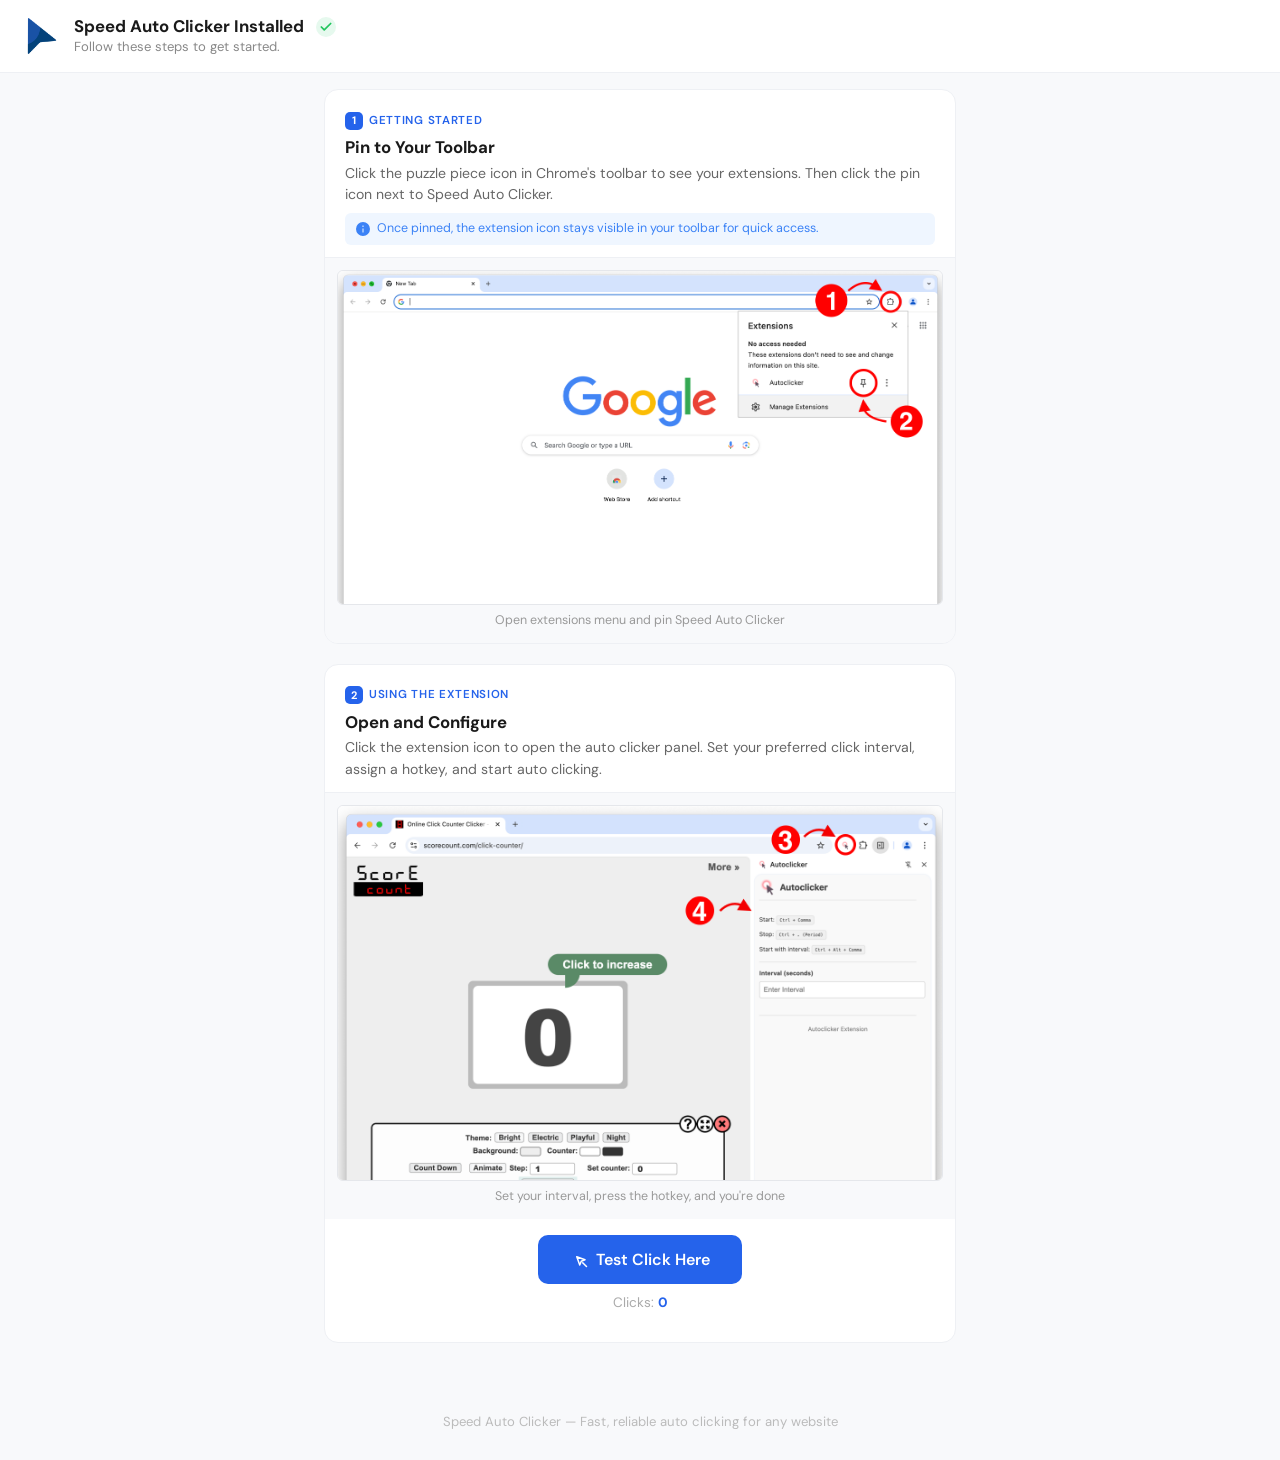
==== speed-auto-clicker/index.html @ 7dc8bc39 "Add initial files for Speed Auto Clicker including HTML, icons, and screenshots" ====
<!DOCTYPE html>
<html lang="en">
<head>
  <meta charset="UTF-8">
  <meta name="viewport" content="width=device-width, initial-scale=1.0">
  <title>Speed Auto Clicker - Successfully Installed</title>
  <link rel="icon" href="icon128.png" type="image/png">
  <link rel="preconnect" href="https://fonts.googleapis.com">
  <link rel="preconnect" href="https://fonts.gstatic.com" crossorigin>
  <link href="https://fonts.googleapis.com/css2?family=DM+Sans:wght@400;500;600;700&display=swap" rel="stylesheet">
  <style>
    *, *::before, *::after {
      box-sizing: border-box;
      margin: 0;
      padding: 0;
    }

    body {
      min-height: 100vh;
      background: #f8f9fb;
      color: #333;
      font-family: 'DM Sans', -apple-system, BlinkMacSystemFont, sans-serif;
      font-size: 16px;
      line-height: 1.6;
      -webkit-font-smoothing: antialiased;
    }

    /* Header + Hero combined */
    .hero {
      background: #fff;
      padding: 16px 24px;
      display: flex;
      align-items: center;
      gap: 14px;
      border-bottom: 1px solid #eef0f4;
    }

    .hero-icon {
      width: 36px;
      height: 36px;
      flex-shrink: 0;
    }

    .hero-icon img {
      width: 100%;
      height: 100%;
      object-fit: contain;
    }

    .hero-check {
      width: 20px;
      height: 20px;
      background: #e6f9ee;
      border-radius: 50%;
      display: inline-flex;
      align-items: center;
      justify-content: center;
      vertical-align: middle;
      margin-left: 6px;
    }

    .hero-check svg {
      color: #22c55e;
    }

    .hero-text h1 {
      font-size: 1.05rem;
      font-weight: 700;
      color: #1a1a1a;
      line-height: 1.3;
      display: flex;
      align-items: center;
      gap: 6px;
    }

    .hero-text p {
      font-size: 0.82rem;
      color: #888;
      line-height: 1.4;
    }

    /* Steps Container */
    .steps {
      max-width: 680px;
      margin: 16px auto 40px;
      padding: 0 24px;
      display: flex;
      flex-direction: column;
      gap: 20px;
    }

    /* Step */
    .step {
      background: #fff;
      border-radius: 14px;
      border: 1px solid #eef0f4;
      overflow: hidden;
      transition: box-shadow 0.2s ease;
    }

    .step:hover {
      box-shadow: 0 4px 16px rgba(0, 0, 0, 0.06);
    }

    .step-body {
      padding: 16px 20px 12px;
    }

    .step-label {
      display: inline-flex;
      align-items: center;
      gap: 6px;
      font-size: 0.72rem;
      font-weight: 600;
      text-transform: uppercase;
      letter-spacing: 0.06em;
      color: #2563eb;
      margin-bottom: 4px;
    }

    .step-label .dot {
      width: 18px;
      height: 18px;
      background: #2563eb;
      color: #fff;
      border-radius: 5px;
      display: inline-flex;
      align-items: center;
      justify-content: center;
      font-size: 0.68rem;
      font-weight: 700;
    }

    .step h2 {
      font-size: 1.05rem;
      font-weight: 700;
      color: #1a1a1a;
      margin-bottom: 2px;
    }

    .step-body > p {
      font-size: 0.88rem;
      color: #666;
      line-height: 1.5;
    }

    /* Screenshot */
    .step-screenshot {
      border-top: 1px solid #eef0f4;
      background: #f8f9fb;
      padding: 12px;
    }

    .step-screenshot img {
      width: 100%;
      height: auto;
      display: block;
      border-radius: 6px;
      border: 1px solid #e5e7eb;
    }

    .step-screenshot figcaption {
      text-align: center;
      margin-top: 6px;
      font-size: 0.78rem;
      color: #999;
    }

    /* Hint */
    .hint {
      display: flex;
      align-items: center;
      gap: 6px;
      margin-top: 8px;
      padding: 6px 10px;
      background: #eff6ff;
      border-radius: 6px;
      font-size: 0.78rem;
      color: #3b82f6;
    }

    .hint svg {
      flex-shrink: 0;
    }

    /* Try It */
    .try-section {
      text-align: center;
      padding: 16px 28px 28px;
    }

    .try-btn {
      display: inline-flex;
      align-items: center;
      gap: 8px;
      background: #2563eb;
      color: #fff;
      border: none;
      border-radius: 10px;
      padding: 14px 32px;
      font-size: 1rem;
      font-weight: 600;
      cursor: pointer;
      transition: background 0.2s ease, transform 0.15s ease;
      font-family: inherit;
    }

    .try-btn:hover {
      background: #1d4ed8;
      transform: translateY(-1px);
    }

    .try-btn:active {
      transform: translateY(0);
    }

    .try-counter {
      margin-top: 8px;
      font-size: 0.85rem;
      color: #aaa;
    }

    .try-counter span {
      color: #2563eb;
      font-weight: 700;
    }

    /* Footer */
    .footer {
      text-align: center;
      padding: 28px 24px;
      font-size: 0.82rem;
      color: #bbb;
    }

    /* Responsive */
    @media (max-width: 640px) {
      .hero {
        padding: 12px 16px;
      }

      .steps {
        padding: 0 12px;
        margin: 12px auto 32px;
      }

      .step-body {
        padding: 14px 16px 10px;
      }

      .step-screenshot {
        padding: 8px;
      }

      .try-section {
        padding: 10px 16px 18px;
      }
    }
  </style>
</head>
<body>

  <!-- Hero -->
  <section class="hero">
    <div class="hero-icon"><img src="icon128.png" alt="Speed Auto Clicker"></div>
    <div class="hero-text">
      <h1>Speed Auto Clicker Installed
        <div class="hero-check">
          <svg width="14" height="14" viewBox="0 0 24 24" fill="none" stroke="currentColor" stroke-width="3" stroke-linecap="round" stroke-linejoin="round"><polyline points="20 6 9 17 4 12"/></svg>
        </div>
      </h1>
      <p>Follow these steps to get started.</p>
    </div>
  </section>

  <!-- Steps -->
  <div class="steps">

    <!-- Step 1 -->
    <article class="step">
      <div class="step-body">
        <div class="step-label"><span class="dot">1</span> Getting Started</div>
        <h2>Pin to Your Toolbar</h2>
        <p>Click the puzzle piece icon in Chrome's toolbar to see your extensions. Then click the pin icon next to Speed Auto Clicker.</p>

        <div class="hint">
          <svg width="16" height="16" viewBox="0 0 16 16" fill="currentColor"><path d="M8 1a7 7 0 1 0 0 14A7 7 0 0 0 8 1zm.5 10.5h-1v-4h1v4zm0-5.5h-1V4.5h1V6z"/></svg>
          <span>Once pinned, the extension icon stays visible in your toolbar for quick access.</span>
        </div>
      </div>

      <figure class="step-screenshot">
        <img src="screenshot-pin.png" alt="How to pin the extension in Chrome">
        <figcaption>Open extensions menu and pin Speed Auto Clicker</figcaption>
      </figure>
    </article>

    <!-- Step 2 -->
    <article class="step">
      <div class="step-body">
        <div class="step-label"><span class="dot">2</span> Using the Extension</div>
        <h2>Open and Configure</h2>
        <p>Click the extension icon to open the auto clicker panel. Set your preferred click interval, assign a hotkey, and start auto clicking.</p>
      </div>

      <figure class="step-screenshot">
        <img src="screenshot-use.png" alt="How to use Speed Auto Clicker">
        <figcaption>Set your interval, press the hotkey, and you're done</figcaption>
      </figure>

      <div class="try-section">
        <button class="try-btn" id="clickCounter">
          <svg width="18" height="18" viewBox="0 0 24 24" fill="none" stroke="currentColor" stroke-width="2" stroke-linecap="round" stroke-linejoin="round">
            <path d="M15 15l-2 5L9 9l11 4-5 2z"/>
            <path d="M22 22l-5-5"/>
          </svg>
          Test Click Here
        </button>
        <div class="try-counter">Clicks: <span id="counterValue">0</span></div>
      </div>
    </article>

  </div>

  <!-- Footer -->
  <footer class="footer">
    Speed Auto Clicker &mdash; Fast, reliable auto clicking for any website
  </footer>

  <script>
    const btn = document.getElementById('clickCounter');
    const counter = document.getElementById('counterValue');
    let count = 0;
    btn.addEventListener('click', () => {
      count++;
      counter.textContent = count;
    });
  </script>
</body>
</html>
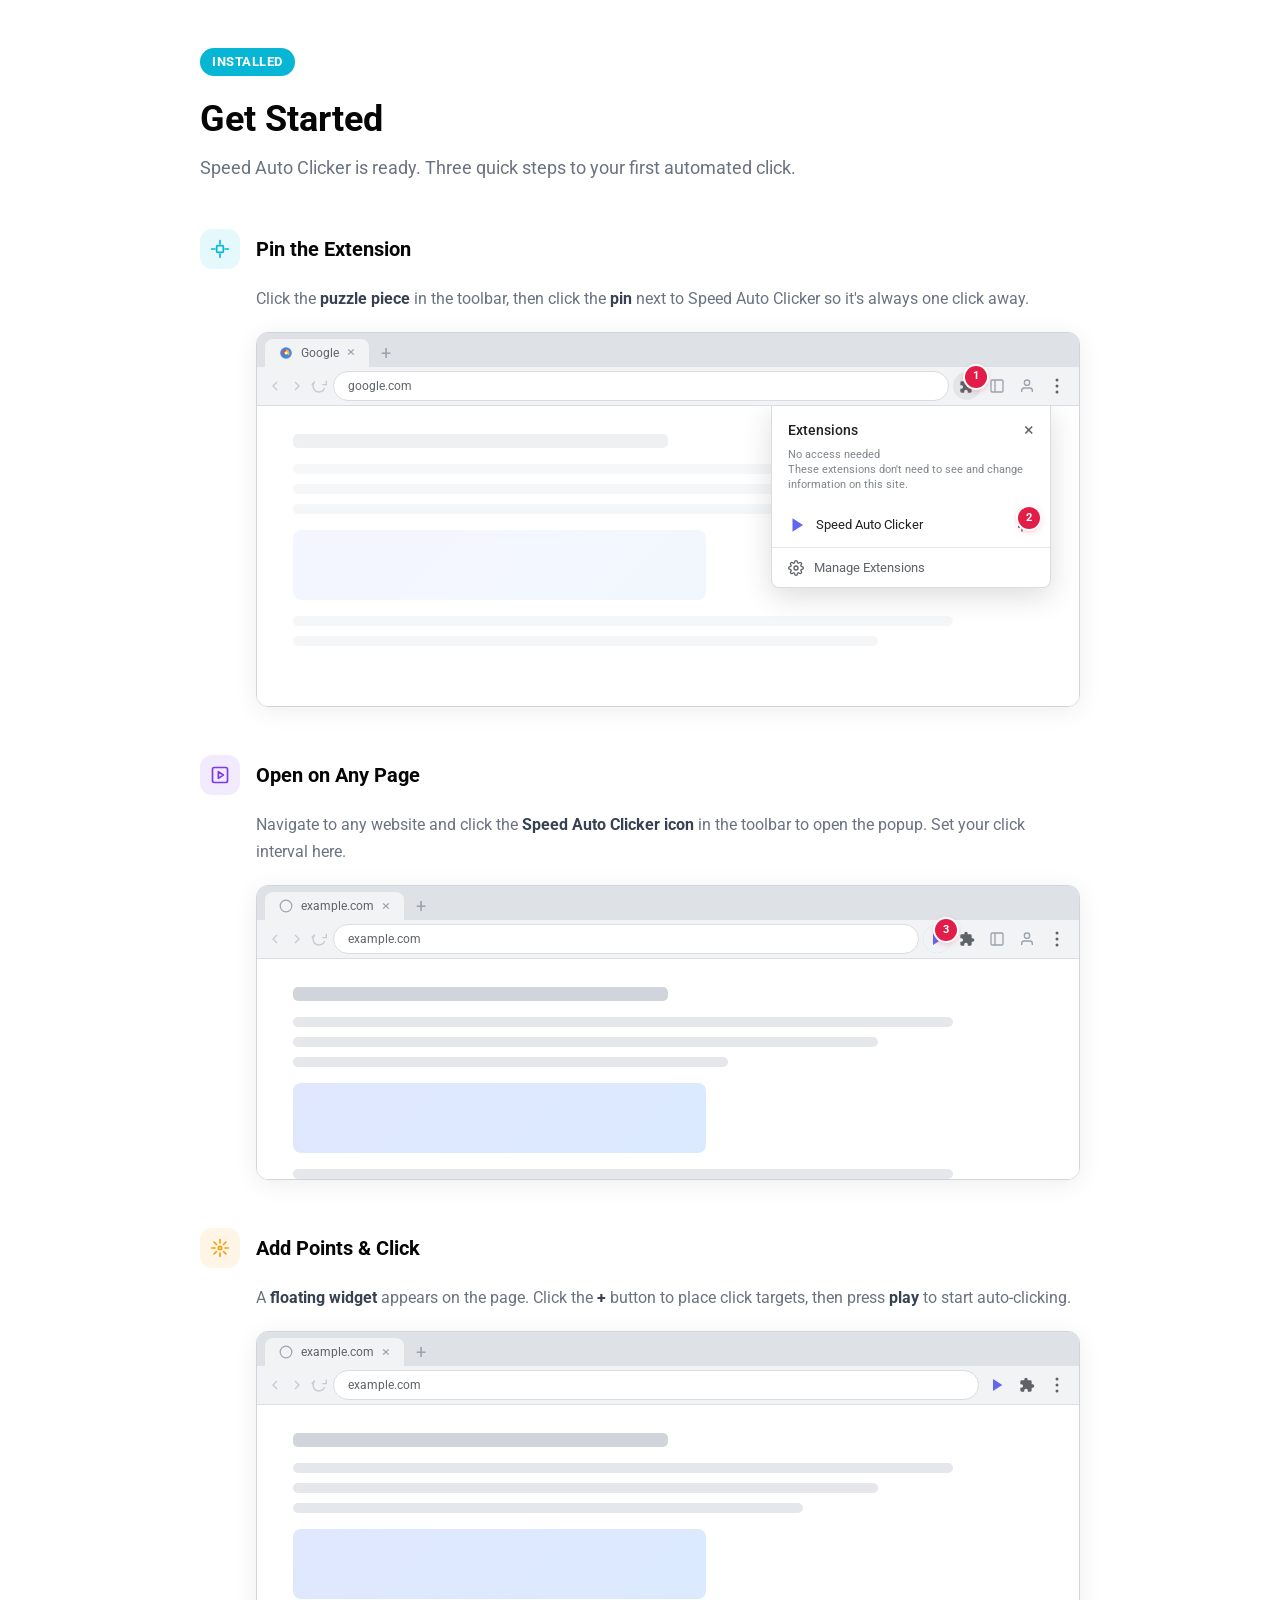
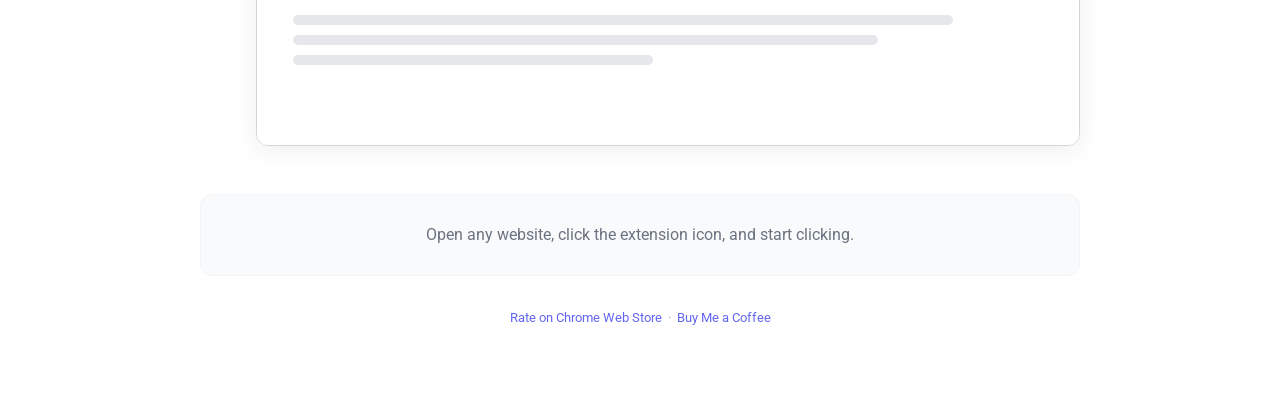
==== commit 25243fd1: "Refactor Speed Auto Clicker HTML files: update index.html for redirection to welcome page, add unins" ====
--- a/speed-auto-clicker/index.html
+++ b/speed-auto-clicker/index.html
@@ -2,339 +2,10 @@
 <html lang="en">
 <head>
   <meta charset="UTF-8">
-  <meta name="viewport" content="width=device-width, initial-scale=1.0">
-  <title>Speed Auto Clicker - Successfully Installed</title>
-  <link rel="icon" href="icon128.png" type="image/png">
-  <link rel="preconnect" href="https://fonts.googleapis.com">
-  <link rel="preconnect" href="https://fonts.gstatic.com" crossorigin>
-  <link href="https://fonts.googleapis.com/css2?family=DM+Sans:wght@400;500;600;700&display=swap" rel="stylesheet">
-  <style>
-    *, *::before, *::after {
-      box-sizing: border-box;
-      margin: 0;
-      padding: 0;
-    }
-
-    body {
-      min-height: 100vh;
-      background: #f8f9fb;
-      color: #333;
-      font-family: 'DM Sans', -apple-system, BlinkMacSystemFont, sans-serif;
-      font-size: 16px;
-      line-height: 1.6;
-      -webkit-font-smoothing: antialiased;
-    }
-
-    /* Header + Hero combined */
-    .hero {
-      background: #fff;
-      padding: 16px 24px;
-      display: flex;
-      align-items: center;
-      gap: 14px;
-      border-bottom: 1px solid #eef0f4;
-    }
-
-    .hero-icon {
-      width: 36px;
-      height: 36px;
-      flex-shrink: 0;
-    }
-
-    .hero-icon img {
-      width: 100%;
-      height: 100%;
-      object-fit: contain;
-    }
-
-    .hero-check {
-      width: 20px;
-      height: 20px;
-      background: #e6f9ee;
-      border-radius: 50%;
-      display: inline-flex;
-      align-items: center;
-      justify-content: center;
-      vertical-align: middle;
-      margin-left: 6px;
-    }
-
-    .hero-check svg {
-      color: #22c55e;
-    }
-
-    .hero-text h1 {
-      font-size: 1.05rem;
-      font-weight: 700;
-      color: #1a1a1a;
-      line-height: 1.3;
-      display: flex;
-      align-items: center;
-      gap: 6px;
-    }
-
-    .hero-text p {
-      font-size: 0.82rem;
-      color: #888;
-      line-height: 1.4;
-    }
-
-    /* Steps Container */
-    .steps {
-      max-width: 680px;
-      margin: 16px auto 40px;
-      padding: 0 24px;
-      display: flex;
-      flex-direction: column;
-      gap: 20px;
-    }
-
-    /* Step */
-    .step {
-      background: #fff;
-      border-radius: 14px;
-      border: 1px solid #eef0f4;
-      overflow: hidden;
-      transition: box-shadow 0.2s ease;
-    }
-
-    .step:hover {
-      box-shadow: 0 4px 16px rgba(0, 0, 0, 0.06);
-    }
-
-    .step-body {
-      padding: 16px 20px 12px;
-    }
-
-    .step-label {
-      display: inline-flex;
-      align-items: center;
-      gap: 6px;
-      font-size: 0.72rem;
-      font-weight: 600;
-      text-transform: uppercase;
-      letter-spacing: 0.06em;
-      color: #2563eb;
-      margin-bottom: 4px;
-    }
-
-    .step-label .dot {
-      width: 18px;
-      height: 18px;
-      background: #2563eb;
-      color: #fff;
-      border-radius: 5px;
-      display: inline-flex;
-      align-items: center;
-      justify-content: center;
-      font-size: 0.68rem;
-      font-weight: 700;
-    }
-
-    .step h2 {
-      font-size: 1.05rem;
-      font-weight: 700;
-      color: #1a1a1a;
-      margin-bottom: 2px;
-    }
-
-    .step-body > p {
-      font-size: 0.88rem;
-      color: #666;
-      line-height: 1.5;
-    }
-
-    /* Screenshot */
-    .step-screenshot {
-      border-top: 1px solid #eef0f4;
-      background: #f8f9fb;
-      padding: 12px;
-    }
-
-    .step-screenshot img {
-      width: 100%;
-      height: auto;
-      display: block;
-      border-radius: 6px;
-      border: 1px solid #e5e7eb;
-    }
-
-    .step-screenshot figcaption {
-      text-align: center;
-      margin-top: 6px;
-      font-size: 0.78rem;
-      color: #999;
-    }
-
-    /* Hint */
-    .hint {
-      display: flex;
-      align-items: center;
-      gap: 6px;
-      margin-top: 8px;
-      padding: 6px 10px;
-      background: #eff6ff;
-      border-radius: 6px;
-      font-size: 0.78rem;
-      color: #3b82f6;
-    }
-
-    .hint svg {
-      flex-shrink: 0;
-    }
-
-    /* Try It */
-    .try-section {
-      text-align: center;
-      padding: 16px 28px 28px;
-    }
-
-    .try-btn {
-      display: inline-flex;
-      align-items: center;
-      gap: 8px;
-      background: #2563eb;
-      color: #fff;
-      border: none;
-      border-radius: 10px;
-      padding: 14px 32px;
-      font-size: 1rem;
-      font-weight: 600;
-      cursor: pointer;
-      transition: background 0.2s ease, transform 0.15s ease;
-      font-family: inherit;
-    }
-
-    .try-btn:hover {
-      background: #1d4ed8;
-      transform: translateY(-1px);
-    }
-
-    .try-btn:active {
-      transform: translateY(0);
-    }
-
-    .try-counter {
-      margin-top: 8px;
-      font-size: 0.85rem;
-      color: #aaa;
-    }
-
-    .try-counter span {
-      color: #2563eb;
-      font-weight: 700;
-    }
-
-    /* Footer */
-    .footer {
-      text-align: center;
-      padding: 28px 24px;
-      font-size: 0.82rem;
-      color: #bbb;
-    }
-
-    /* Responsive */
-    @media (max-width: 640px) {
-      .hero {
-        padding: 12px 16px;
-      }
-
-      .steps {
-        padding: 0 12px;
-        margin: 12px auto 32px;
-      }
-
-      .step-body {
-        padding: 14px 16px 10px;
-      }
-
-      .step-screenshot {
-        padding: 8px;
-      }
-
-      .try-section {
-        padding: 10px 16px 18px;
-      }
-    }
-  </style>
+  <meta http-equiv="refresh" content="0;url=welcome.html">
+  <title>Redirecting...</title>
 </head>
 <body>
-
-  <!-- Hero -->
-  <section class="hero">
-    <div class="hero-icon"><img src="icon128.png" alt="Speed Auto Clicker"></div>
-    <div class="hero-text">
-      <h1>Speed Auto Clicker Installed
-        <div class="hero-check">
-          <svg width="14" height="14" viewBox="0 0 24 24" fill="none" stroke="currentColor" stroke-width="3" stroke-linecap="round" stroke-linejoin="round"><polyline points="20 6 9 17 4 12"/></svg>
-        </div>
-      </h1>
-      <p>Follow these steps to get started.</p>
-    </div>
-  </section>
-
-  <!-- Steps -->
-  <div class="steps">
-
-    <!-- Step 1 -->
-    <article class="step">
-      <div class="step-body">
-        <div class="step-label"><span class="dot">1</span> Getting Started</div>
-        <h2>Pin to Your Toolbar</h2>
-        <p>Click the puzzle piece icon in Chrome's toolbar to see your extensions. Then click the pin icon next to Speed Auto Clicker.</p>
-
-        <div class="hint">
-          <svg width="16" height="16" viewBox="0 0 16 16" fill="currentColor"><path d="M8 1a7 7 0 1 0 0 14A7 7 0 0 0 8 1zm.5 10.5h-1v-4h1v4zm0-5.5h-1V4.5h1V6z"/></svg>
-          <span>Once pinned, the extension icon stays visible in your toolbar for quick access.</span>
-        </div>
-      </div>
-
-      <figure class="step-screenshot">
-        <img src="screenshot-pin.png" alt="How to pin the extension in Chrome">
-        <figcaption>Open extensions menu and pin Speed Auto Clicker</figcaption>
-      </figure>
-    </article>
-
-    <!-- Step 2 -->
-    <article class="step">
-      <div class="step-body">
-        <div class="step-label"><span class="dot">2</span> Using the Extension</div>
-        <h2>Open and Configure</h2>
-        <p>Click the extension icon to open the auto clicker panel. Set your preferred click interval, assign a hotkey, and start auto clicking.</p>
-      </div>
-
-      <figure class="step-screenshot">
-        <img src="screenshot-use.png" alt="How to use Speed Auto Clicker">
-        <figcaption>Set your interval, press the hotkey, and you're done</figcaption>
-      </figure>
-
-      <div class="try-section">
-        <button class="try-btn" id="clickCounter">
-          <svg width="18" height="18" viewBox="0 0 24 24" fill="none" stroke="currentColor" stroke-width="2" stroke-linecap="round" stroke-linejoin="round">
-            <path d="M15 15l-2 5L9 9l11 4-5 2z"/>
-            <path d="M22 22l-5-5"/>
-          </svg>
-          Test Click Here
-        </button>
-        <div class="try-counter">Clicks: <span id="counterValue">0</span></div>
-      </div>
-    </article>
-
-  </div>
-
-  <!-- Footer -->
-  <footer class="footer">
-    Speed Auto Clicker &mdash; Fast, reliable auto clicking for any website
-  </footer>
-
-  <script>
-    const btn = document.getElementById('clickCounter');
-    const counter = document.getElementById('counterValue');
-    let count = 0;
-    btn.addEventListener('click', () => {
-      count++;
-      counter.textContent = count;
-    });
-  </script>
+  <p>Redirecting to <a href="welcome.html">welcome page</a>...</p>
 </body>
 </html>
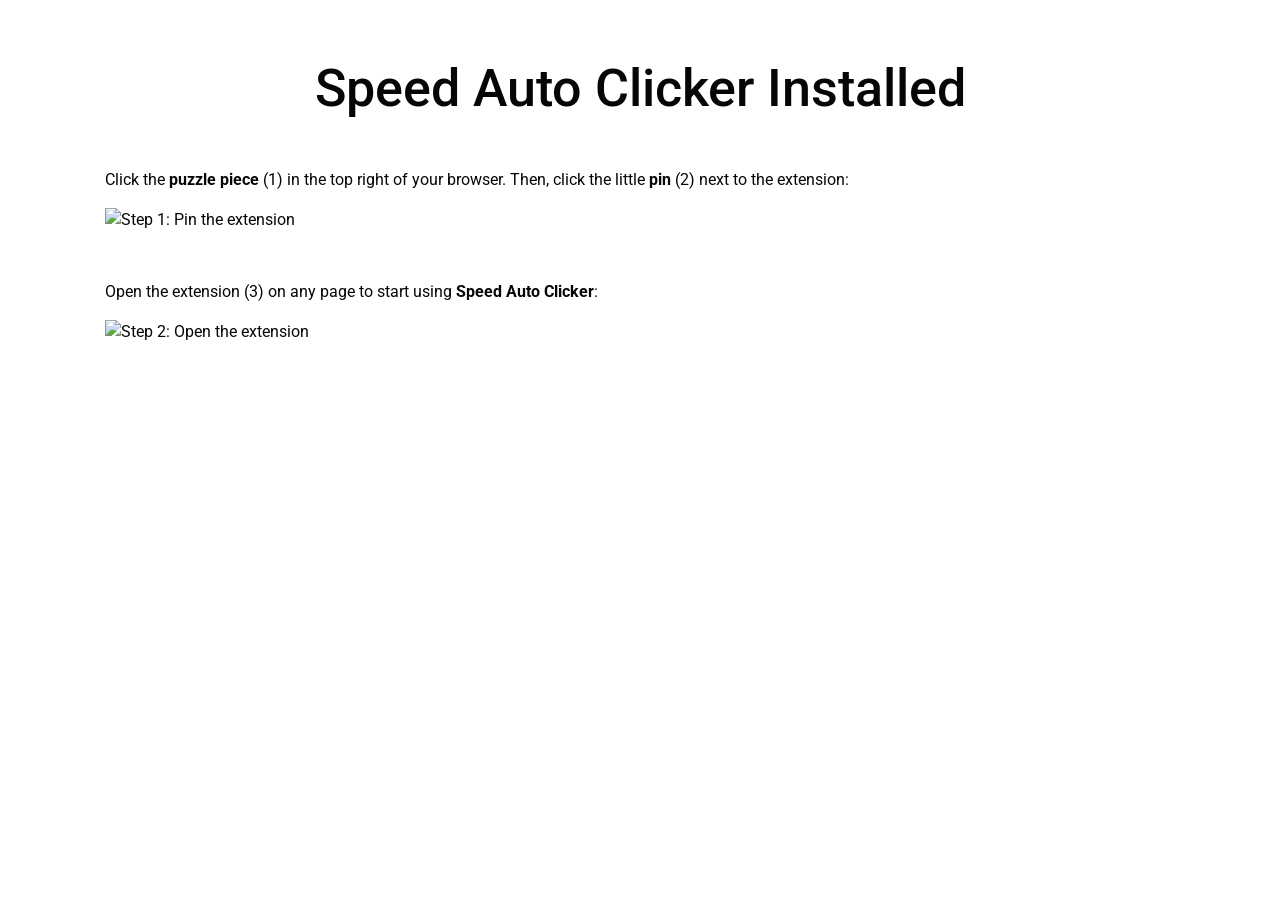
==== commit 38f7a7a4: "feat(speed-auto-clicker): update index.html for installation instructions and improved styling Revam" ====
--- a/speed-auto-clicker/index.html
+++ b/speed-auto-clicker/index.html
@@ -2,10 +2,91 @@
 <html lang="en">
 <head>
   <meta charset="UTF-8">
-  <meta http-equiv="refresh" content="0;url=welcome.html">
-  <title>Redirecting...</title>
+  <meta name="viewport" content="width=device-width, initial-scale=1.0">
+  <title>Speed Auto Clicker — Installed</title>
+  <link rel="icon" href="icon128.png" type="image/png">
+  <link rel="preconnect" href="https://fonts.googleapis.com">
+  <link rel="preconnect" href="https://fonts.gstatic.com" crossorigin>
+  <link href="https://fonts.googleapis.com/css2?family=Roboto:wght@400;500;700&display=swap" rel="stylesheet">
+  <style>
+    *, *::before, *::after {
+      box-sizing: border-box;
+      margin: 0;
+      padding: 0;
+    }
+
+    body {
+      min-height: 100vh;
+      background: #fff;
+      color: #060607;
+      font-family: 'Roboto', sans-serif;
+      font-size: 16px;
+      line-height: 1.5;
+      -webkit-font-smoothing: antialiased;
+    }
+
+    .container {
+      max-width: 1150px;
+      margin: 0 auto;
+      padding: 0 40px;
+    }
+
+    h1 {
+      font-size: 52px;
+      font-weight: 500;
+      text-align: center;
+      padding: 50px 0 40px;
+    }
+
+    .step-text {
+      font-size: 16px;
+      line-height: 1.5;
+      margin-bottom: 16px;
+    }
+
+    .step-text b {
+      font-weight: 700;
+    }
+
+    .step-img {
+      margin-bottom: 48px;
+    }
+
+    .step-img img {
+      width: 100%;
+      height: auto;
+      display: block;
+    }
+
+    @media (max-width: 768px) {
+      .container {
+        padding: 0 20px;
+      }
+
+      h1 {
+        font-size: 32px;
+        padding: 32px 0 28px;
+      }
+
+      .step-img {
+        margin-bottom: 32px;
+      }
+    }
+  </style>
 </head>
 <body>
-  <p>Redirecting to <a href="welcome.html">welcome page</a>...</p>
+  <div class="container">
+    <h1>Speed Auto Clicker Installed</h1>
+
+    <p class="step-text">Click the <b>puzzle piece</b> (1) in the top right of your browser. Then, click the little <b>pin</b> (2) next to the extension:</p>
+    <div class="step-img">
+      <img src="screenshot-pin.png" alt="Step 1: Pin the extension">
+    </div>
+
+    <p class="step-text">Open the extension (3) on any page to start using <b>Speed Auto Clicker</b>:</p>
+    <div class="step-img">
+      <img src="screenshot-use.png" alt="Step 2: Open the extension">
+    </div>
+  </div>
 </body>
 </html>
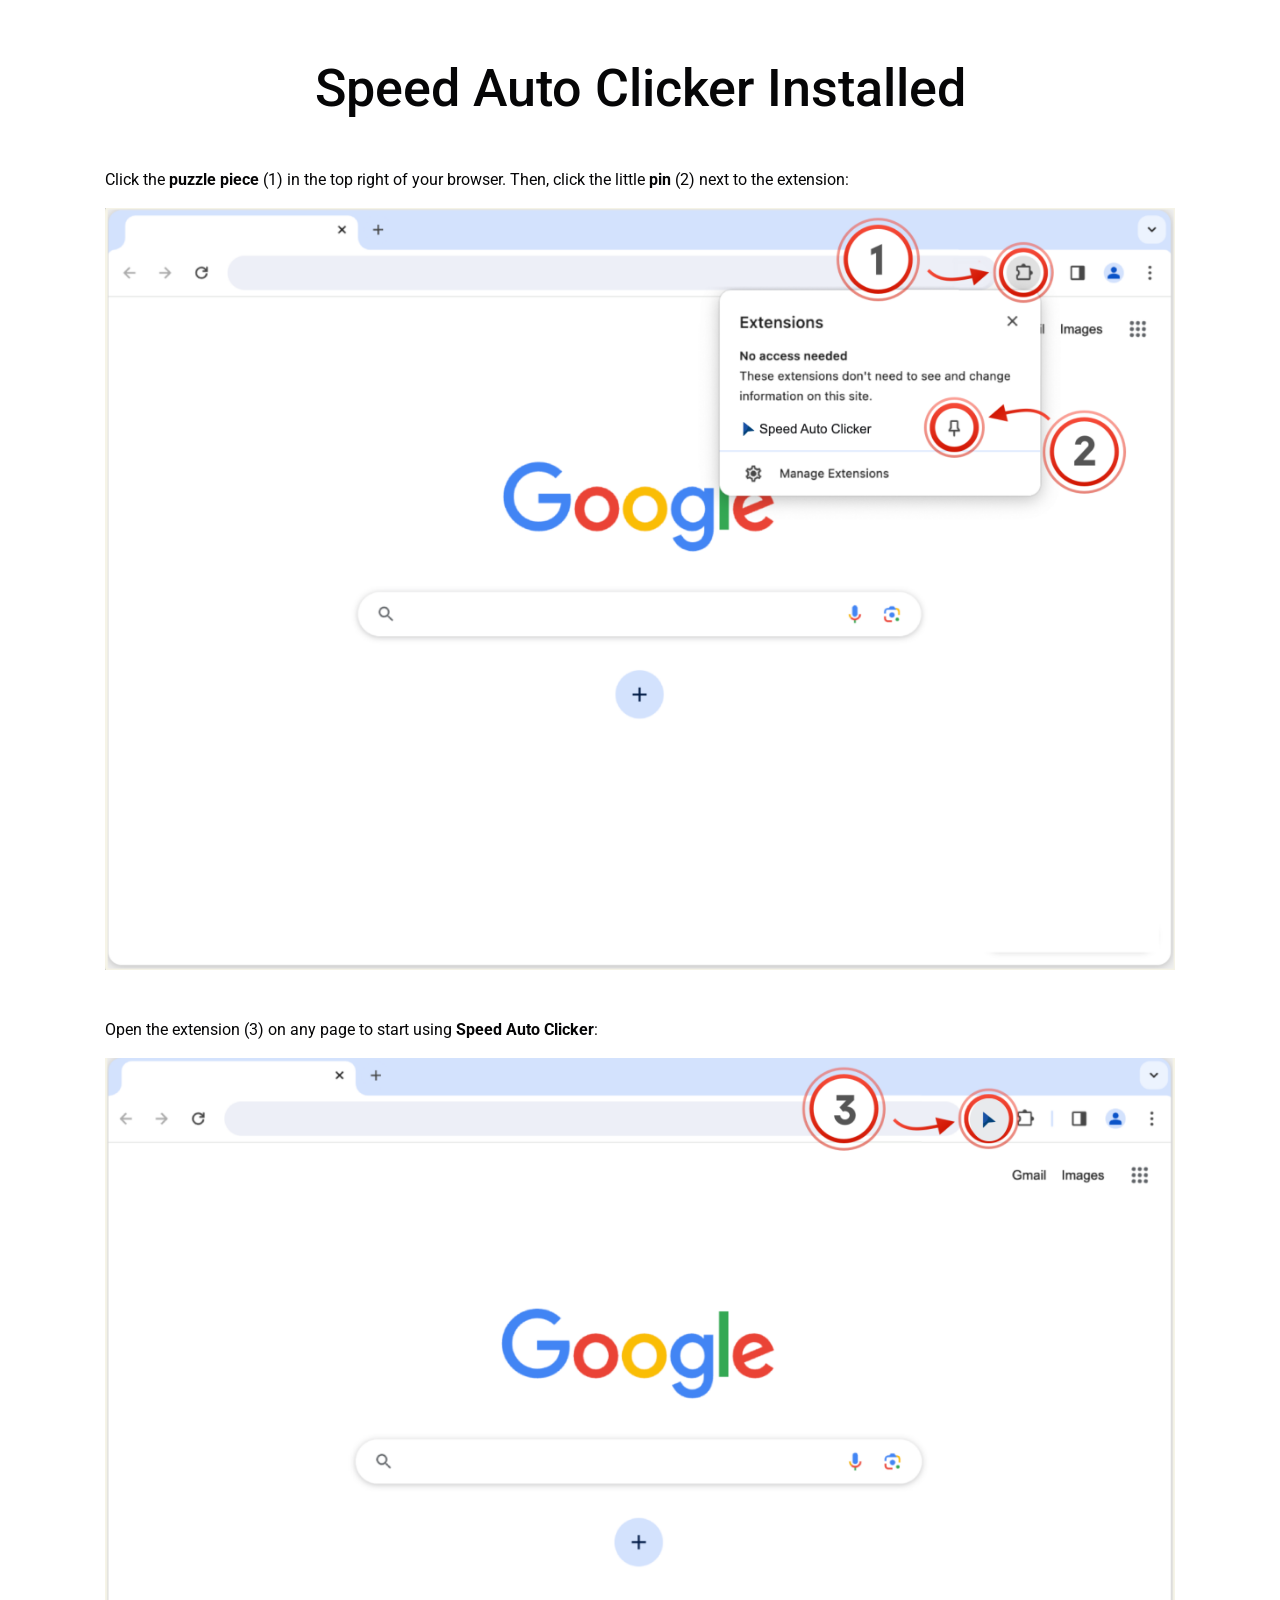
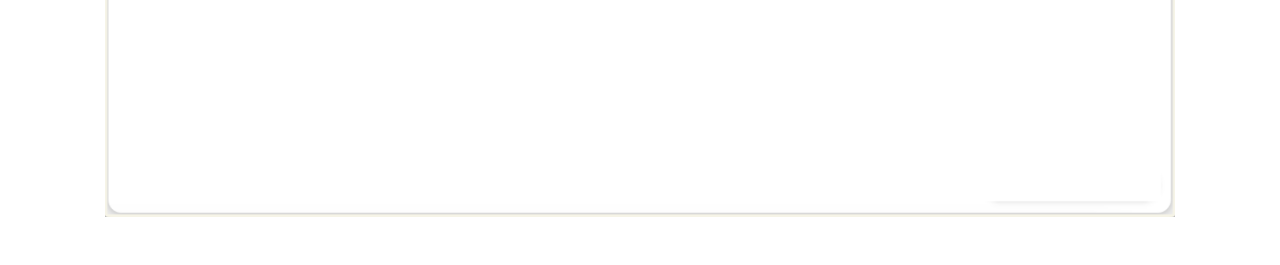
==== commit dbd8113f: "feat(speed-auto-clicker): add Umami analytics script to index.html for user tracking Included a scri" ====
--- a/speed-auto-clicker/index.html
+++ b/speed-auto-clicker/index.html
@@ -8,6 +8,7 @@
   <link rel="preconnect" href="https://fonts.googleapis.com">
   <link rel="preconnect" href="https://fonts.gstatic.com" crossorigin>
   <link href="https://fonts.googleapis.com/css2?family=Roboto:wght@400;500;700&display=swap" rel="stylesheet">
+  <script defer src="https://cloud.umami.is/script.js" data-website-id="4e1191f7-4c58-449f-82f1-370c4249376d"></script>
   <style>
     *, *::before, *::after {
       box-sizing: border-box;
